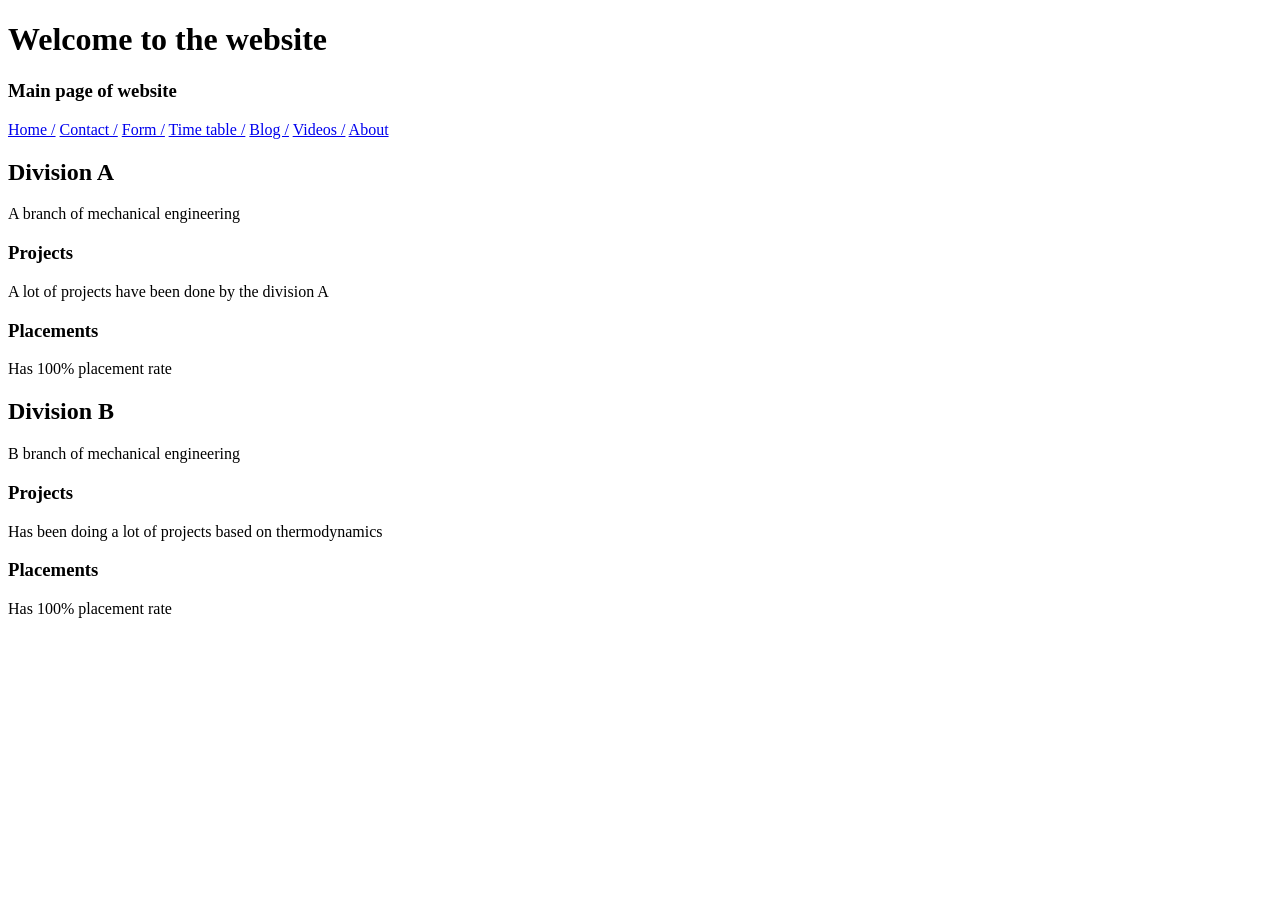
==== index.html @ da5e34d4 "Add files via upload" ====
<!DOCTYPE html>
<html lang="en">

<head>
    <meta charset="UTF-8">
    <meta name="viewport" content="width=device-width, initial-scale=1.0">
    <title>Department</title>
</head>

<body>
    <header>
        <h1>Welcome to the website</h1>
        <p>
        <h3>Main page of website</h3>
        </p>
    </header>
    <nav>
        <a href="home.html" target="_self"> Home /</a>
        <a href="contact.html" target="_blank"> Contact /</a>
        <a href="form.html" target="_blank"> Form /</a>
        <a href="/Day01/index.html" target="_blank"> Time table /</a>
        <a href="blog.html" target="_blank"> Blog /</a>
        <a href="https://youtube.com" target="_blank">Videos /</a>
        <a href="about.html" target="_blank"> About </a>
    </nav>
    <section>
        <h2>Division A</h2>
        <p> A branch of mechanical engineering</p>
        <article>
            <h3>Projects</h3>
            <p> A lot of projects have been done by the division A</p>
            <h3>Placements</h3>
            <P>Has 100% placement rate</P>
        </article>

    </section>
    <section>
        <h2>Division B</h2>
        <p>B branch of mechanical engineering</p>
        <article>
            <h3>Projects</h3>
            <p>Has been doing a lot of projects based on thermodynamics </p>
            <h3>Placements</h3>
            <P>Has 100% placement rate</P>
        </article>
    </section>

</body>

</html>
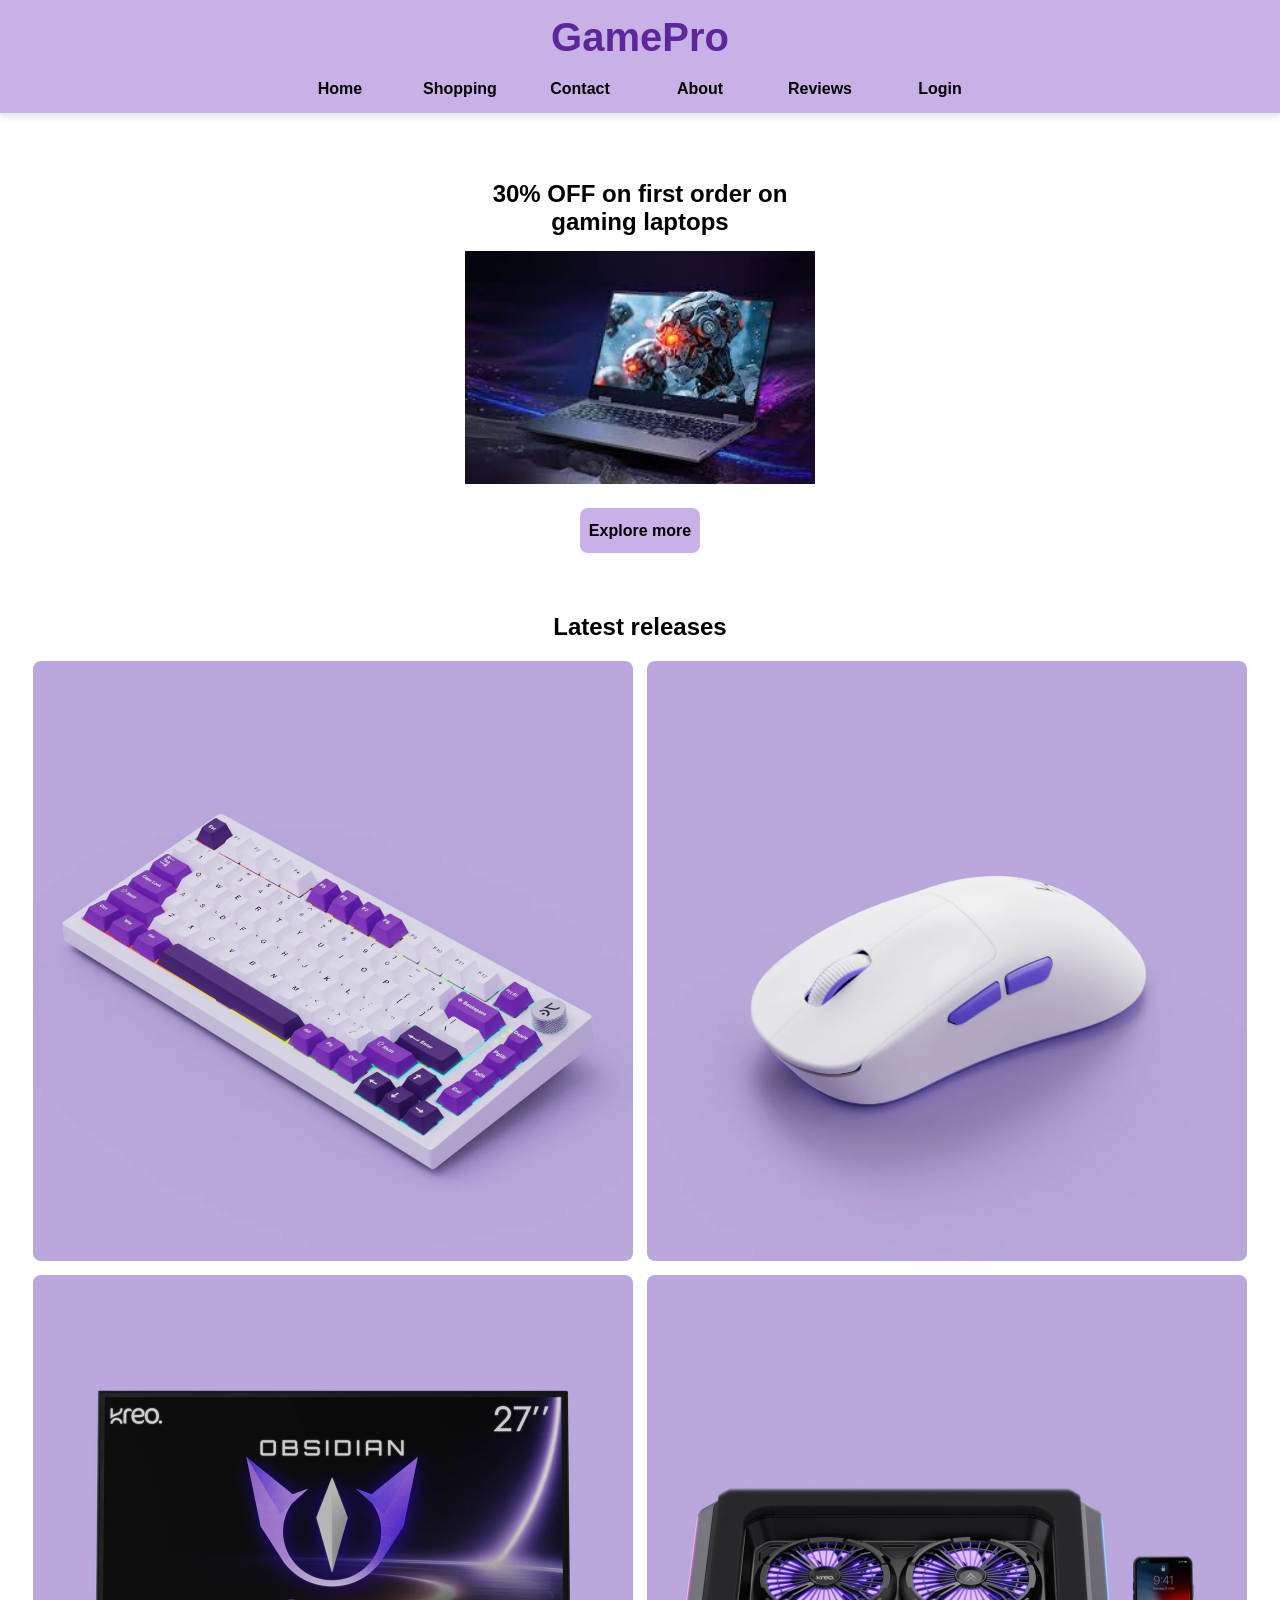
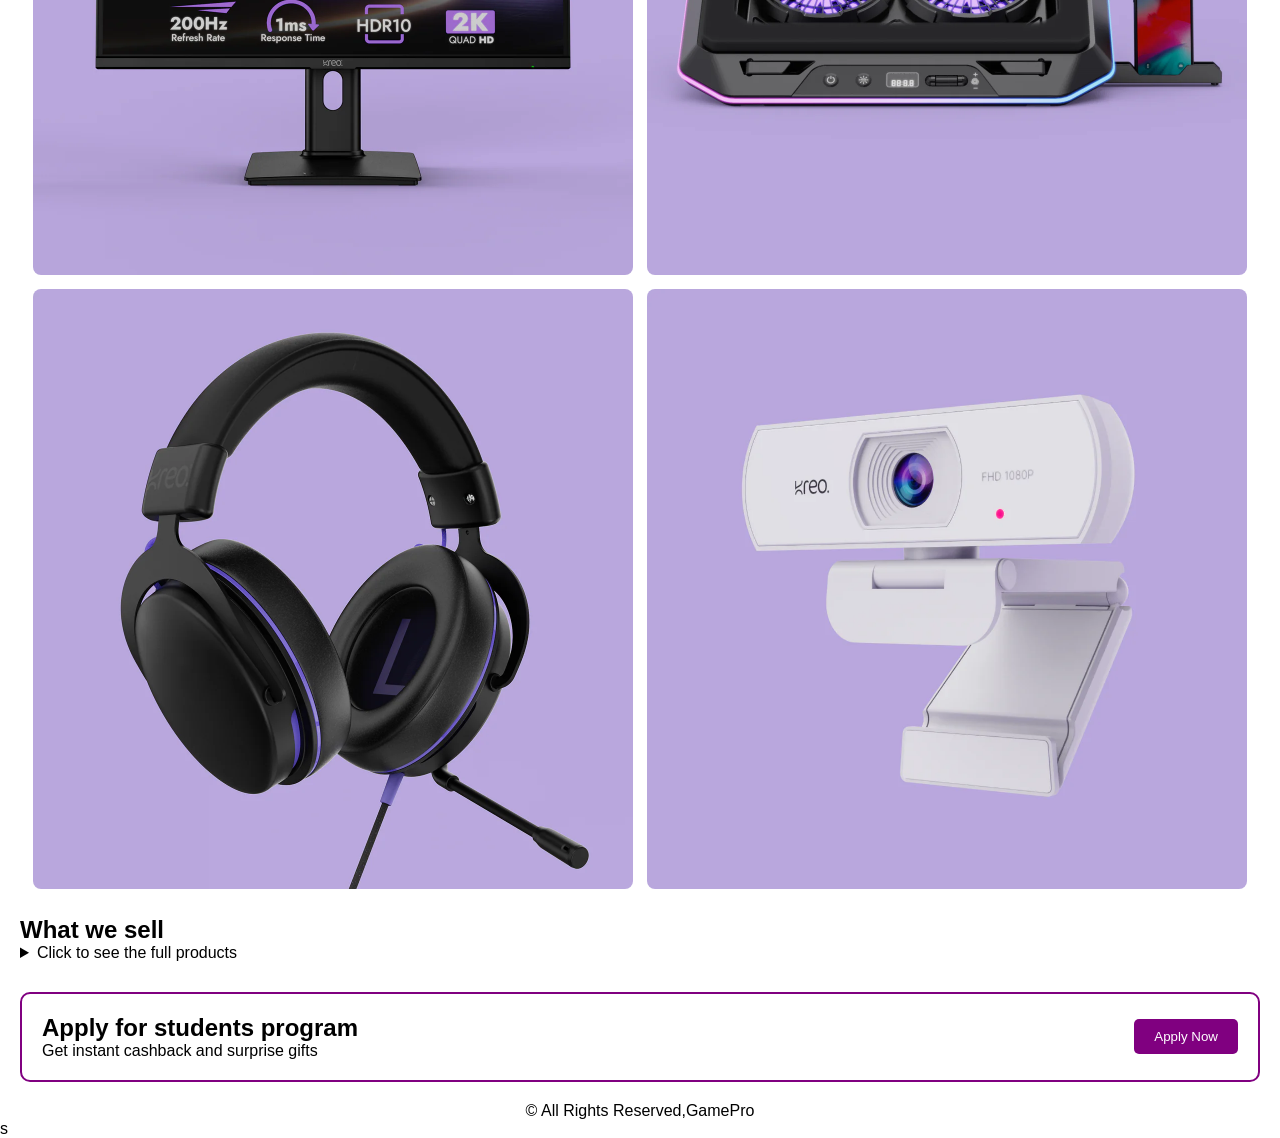
==== commit 0e0dcf40: "Add files via upload" ====
--- a/index.html
+++ b/index.html
@@ -2,49 +2,97 @@
 <html lang="en">
 
 <head>
+    <link rel="stylesheet" href="lap.css">
     <meta charset="UTF-8">
     <meta name="viewport" content="width=device-width, initial-scale=1.0">
-    <title>Department</title>
+    <title>Gamepro</title>
 </head>
 
 <body>
-    <header>
-        <h1>Welcome to the website</h1>
-        <p>
-        <h3>Main page of website</h3>
-        </p>
+
+
+    <header class="main-header">
+        <div class="head">
+            <h1>GamePro</h1>
+        </div>
+        <nav class="bar">
+            <a href="project.html" target="_parent">Home</a>
+            <a href="https://kreo-tech.com/" target="_blank">Shopping</a>
+            <a href="contact.html" target="_blank">Contact</a>
+            <a href="about.html" target="_blank">About</a>
+            <a href="review.html" target="_blank">Reviews</a>
+            <a href="form.html" target="_blank">Login</a>
+        </nav>
     </header>
-    <nav>
-        <a href="home.html" target="_self"> Home /</a>
-        <a href="contact.html" target="_blank"> Contact /</a>
-        <a href="form.html" target="_blank"> Form /</a>
-        <a href="/Day01/index.html" target="_blank"> Time table /</a>
-        <a href="blog.html" target="_blank"> Blog /</a>
-        <a href="https://youtube.com" target="_blank">Videos /</a>
-        <a href="about.html" target="_blank"> About </a>
-    </nav>
-    <section>
-        <h2>Division A</h2>
-        <p> A branch of mechanical engineering</p>
-        <article>
-            <h3>Projects</h3>
-            <p> A lot of projects have been done by the division A</p>
-            <h3>Placements</h3>
-            <P>Has 100% placement rate</P>
-        </article>
 
-    </section>
-    <section>
-        <h2>Division B</h2>
-        <p>B branch of mechanical engineering</p>
-        <article>
-            <h3>Projects</h3>
-            <p>Has been doing a lot of projects based on thermodynamics </p>
-            <h3>Placements</h3>
-            <P>Has 100% placement rate</P>
-        </article>
-    </section>
+
+    <main class="content-wrapper">
+
+        <div class="main-hero">
+            <div class="child">
+                <h2>30% OFF on first order on <br> gaming laptops</h2>
+            </div>
+            <div class="badge">
+                <img src="download.jpeg" alt="lap" width="350">
+            </div>
+            <div class="link">
+                <a href="https://kreo-tech.com/collections/shark-sale" target="_blank">Explore more</a>
+            </div>
+        </div>
+
+        <div class="releases-section">
+            <div class="latest">
+                <h2>Latest releases</h2>
+            </div>
+            <div class="all">
+                <nav>
+                    <a href="https://kreo-tech.com/search?options%5Bprefix%5D=last&q=keyboard" target="_blank"><img
+                            src="key.webp" alt="key" width="600"></a>
+                    <a href="https://kreo-tech.com/search?options%5Bprefix%5D=last&q=mouse" target="_blank"><img
+                            src="mou.webp" alt="mouse" width="600"></a>
+                    <a href="https://kreo-tech.com/search?options%5Bprefix%5D=last&q=monitors" target="_blank"><img
+                            src="mon.webp" alt="monitor" width="600"></a>
+                    <a href="https://kreo-tech.com/search?options%5Bprefix%5D=last&q=cooler" target="_blank"><img
+                            src="cool.webp" alt="cooler" width="600"></a>
+                    <a href="https://kreo-tech.com/search?options%5Bprefix%5D=last&q=headphones" target="_blank"><img
+                            src="head.webp" alt="headphones" width="600"></a>
+                    <a href="https://kreo-tech.com/search?options%5Bprefix%5D=last&q=accessories" target="_blank"><img
+                            src="pad.webp" alt="accessories" width="600"></a>
+                </nav>
+            </div>
+        </div>
+        <br>
+
+        <div class="inventory-section">
+            <h2>What we sell</h2>
+            <details>
+                <summary>Click to see the full products</summary>
+                <ul>
+                    <li><a href="https://kreo-tech.com/collections/controllers">Controllers</a></li>
+                    <li><a href="https://kreo-tech.com/search?options%5Bprefix%5D=last&q=monitors">Monitors</a></li>
+                    <li><a href="https://kreo-tech.com/search?options%5Bprefix%5D=last&q=chairs">Gaming Chairs</a></li>
+                    <li><a href="https://kreo-tech.com/search?options%5Bprefix%5D=last&q=mic">Mics</a></li>
+                </ul>
+            </details>
+        </div>
+
+        <div class="student">
+            <div>
+                <h2>Apply for students program</h2>
+                <p>Get instant cashback and surprise gifts</p>
+            </div>
+            <div>
+                <a href="student.html" target="_blank"><button type="button">Apply Now</button></a>
+            </div>
+        </div>
+
+    </main>
+    <footer>
+        <div class="foot">
+            <p>&copy; All Rights Reserved,GamePro</p>
+        </div>
+    </footer>
 
 </body>
 
-</html>+</html>s
--- a/lap.css
+++ b/lap.css
@@ -0,0 +1,167 @@
+* {
+    box-sizing: border-box;
+    margin: 0;
+    padding: 0;
+}
+
+body {
+    font-family: sans-serif;
+}
+
+
+.main-header {
+    position: fixed;
+    top: 0;
+    left: 0;
+    width: 100%;
+    z-index: 1000;
+    background-color: rgb(200, 177, 230);
+    box-shadow: 0 4px 6px rgba(0, 0, 0, 0.1);
+}
+
+.head {
+    text-align: center;
+    padding: 15px 0 5px 0;
+    color: rgb(94, 38, 155);
+}
+
+.head h1 {
+    font-size: 2.5rem;
+}
+
+.bar {
+    display: flex;
+    justify-content: center;
+    gap: 20px;
+    padding: 15px 0;
+}
+
+.bar a {
+    display: inline-block;
+    width: 100px;
+    color: black;
+    text-decoration: none;
+    text-align: center;
+    font-weight: bold;
+}
+
+
+.content-wrapper {
+    margin-top: 160px;
+
+    padding: 20px;
+}
+
+
+.main-hero {
+    position: relative;
+    width: 100%;
+    min-height: 250px;
+    margin-bottom: 60px;
+    display: flex;
+    flex-direction: column;
+    align-items: center;
+    text-align: center;
+}
+
+.child h2 {
+    margin-bottom: 15px;
+}
+
+.badge {
+    top: 200px;
+    right: 200px;
+    margin-bottom: 20px;
+
+}
+
+.link a {
+    display: inline-block;
+    border-radius: 8px;
+    width: 120px;
+    height: 45px;
+    line-height: 45px;
+    background: rgb(200, 177, 230);
+    color: black;
+    text-decoration: none;
+    font-weight: bold;
+}
+
+
+.all {
+    text-align: center;
+    margin-top: 15px;
+}
+
+.all img {
+    margin: 5px;
+    border-radius: 8px;
+}
+
+.student {
+    border: 2px solid purple;
+    border-radius: 10px;
+    padding: 20px;
+    margin-top: 30px;
+    display: flex;
+    justify-content: space-between;
+    align-items: center;
+}
+
+.student button {
+    padding: 10px 20px;
+    background-color: purple;
+    color: white;
+    border: none;
+    border-radius: 5px;
+    cursor: pointer;
+}
+
+.latest {
+    text-align: center;
+}
+
+.form {
+    margin: 20px;
+}
+
+
+
+.hide {
+    width: 800px;
+    height: 100px;
+    visibility: hidden;
+}
+
+.cont {
+    text-align: center;
+}
+
+
+.contact {
+
+    border: 2px solid purple;
+    border-radius: 10px;
+    padding: 20px;
+    margin-top: 30px;
+    display: flex;
+    justify-content: space-between;
+    align-items: center;
+}
+
+.about {
+    text-align: center;
+}
+
+.create {
+    text-align: center;
+}
+
+.foot {
+    text-align: center;
+
+}
+
+.container {
+    text-align: center;
+}
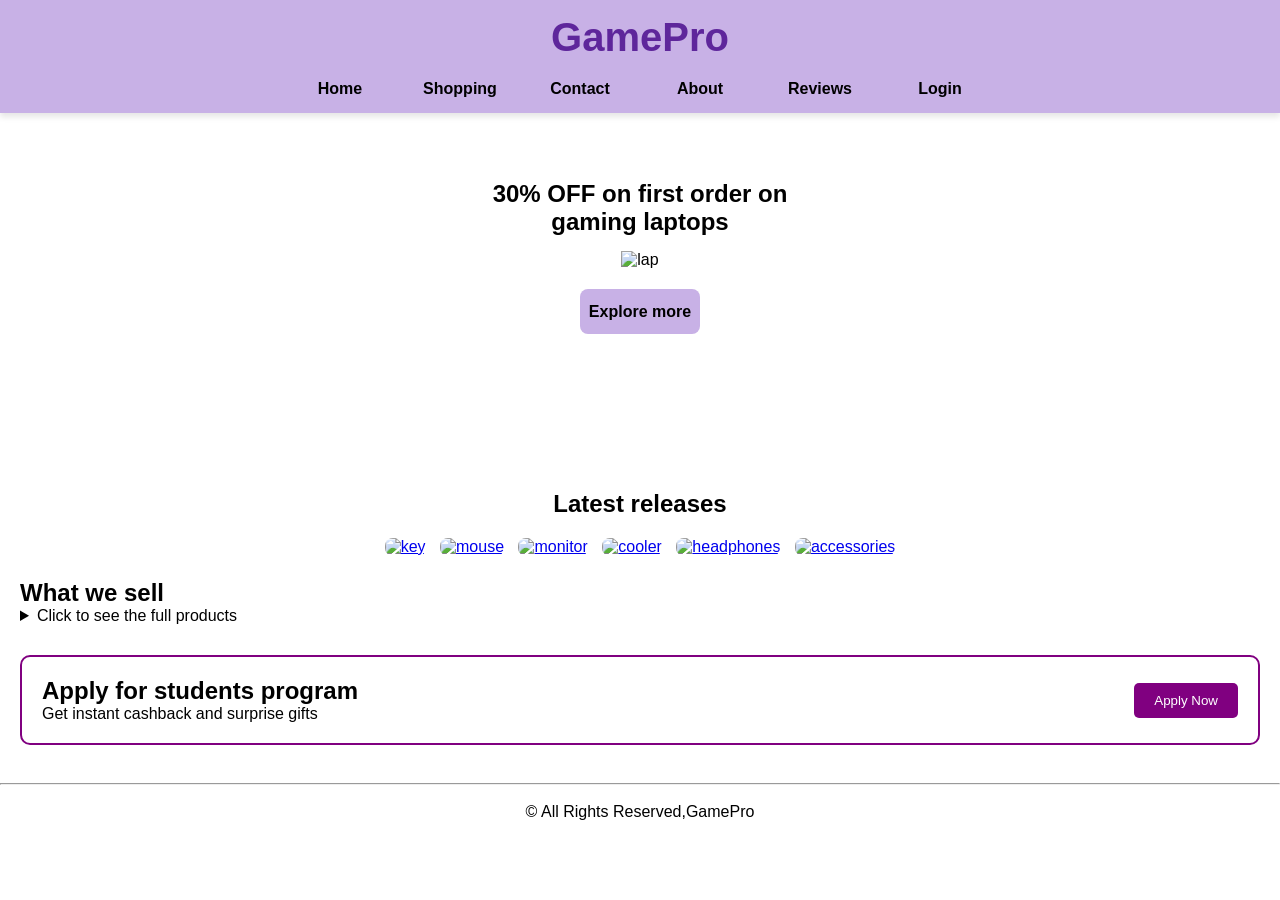
==== commit b1dc4bf5: "Update index.html" ====
--- a/index.html
+++ b/index.html
@@ -16,12 +16,12 @@
             <h1>GamePro</h1>
         </div>
         <nav class="bar">
-            <a href="project.html" target="_parent">Home</a>
+            <a href="/Day03/project.html" target="_parent">Home</a>
             <a href="https://kreo-tech.com/" target="_blank">Shopping</a>
-            <a href="contact.html" target="_blank">Contact</a>
-            <a href="about.html" target="_blank">About</a>
-            <a href="review.html" target="_blank">Reviews</a>
-            <a href="form.html" target="_blank">Login</a>
+            <a href="/Day02/contact.html" target="_blank">Contact</a>
+            <a href="/Day02/about.html" target="_blank">About</a>
+            <a href="/Day03/review.html" target="_blank">Reviews</a>
+            <a href="/Day02/form.html" target="_blank">Login</a>
         </nav>
     </header>
 
@@ -33,7 +33,7 @@
                 <h2>30% OFF on first order on <br> gaming laptops</h2>
             </div>
             <div class="badge">
-                <img src="download.jpeg" alt="lap" width="350">
+                <img src="/Day03/video/download.jpeg" alt="lap" width="350">
             </div>
             <div class="link">
                 <a href="https://kreo-tech.com/collections/shark-sale" target="_blank">Explore more</a>
@@ -47,17 +47,17 @@
             <div class="all">
                 <nav>
                     <a href="https://kreo-tech.com/search?options%5Bprefix%5D=last&q=keyboard" target="_blank"><img
-                            src="key.webp" alt="key" width="600"></a>
+                            src="/Day03/video/key.webp" alt="key" width="600"></a>
                     <a href="https://kreo-tech.com/search?options%5Bprefix%5D=last&q=mouse" target="_blank"><img
-                            src="mou.webp" alt="mouse" width="600"></a>
+                            src="/Day03/video/mou.webp" alt="mouse" width="600"></a>
                     <a href="https://kreo-tech.com/search?options%5Bprefix%5D=last&q=monitors" target="_blank"><img
-                            src="mon.webp" alt="monitor" width="600"></a>
+                            src="/Day03/video/mon.webp" alt="monitor" width="600"></a>
                     <a href="https://kreo-tech.com/search?options%5Bprefix%5D=last&q=cooler" target="_blank"><img
-                            src="cool.webp" alt="cooler" width="600"></a>
+                            src="/Day03/video/cool.webp" alt="cooler" width="600"></a>
                     <a href="https://kreo-tech.com/search?options%5Bprefix%5D=last&q=headphones" target="_blank"><img
-                            src="head.webp" alt="headphones" width="600"></a>
+                            src="/Day03/video/head.webp" alt="headphones" width="600"></a>
                     <a href="https://kreo-tech.com/search?options%5Bprefix%5D=last&q=accessories" target="_blank"><img
-                            src="pad.webp" alt="accessories" width="600"></a>
+                            src="/Day03/video/pad.webp" alt="accessories" width="600"></a>
                 </nav>
             </div>
         </div>
@@ -82,17 +82,20 @@
                 <p>Get instant cashback and surprise gifts</p>
             </div>
             <div>
-                <a href="student.html" target="_blank"><button type="button">Apply Now</button></a>
+                <a href="/Day03/student.html" target="_blank"><button type="button">Apply Now</button></a>
             </div>
         </div>
 
     </main>
+    <br>
+    <hr><br>
+
     <footer>
         <div class="foot">
             <p>&copy; All Rights Reserved,GamePro</p>
         </div>
-    </footer>
+    </footer><br>
 
 </body>
 
-</html>s+</html>
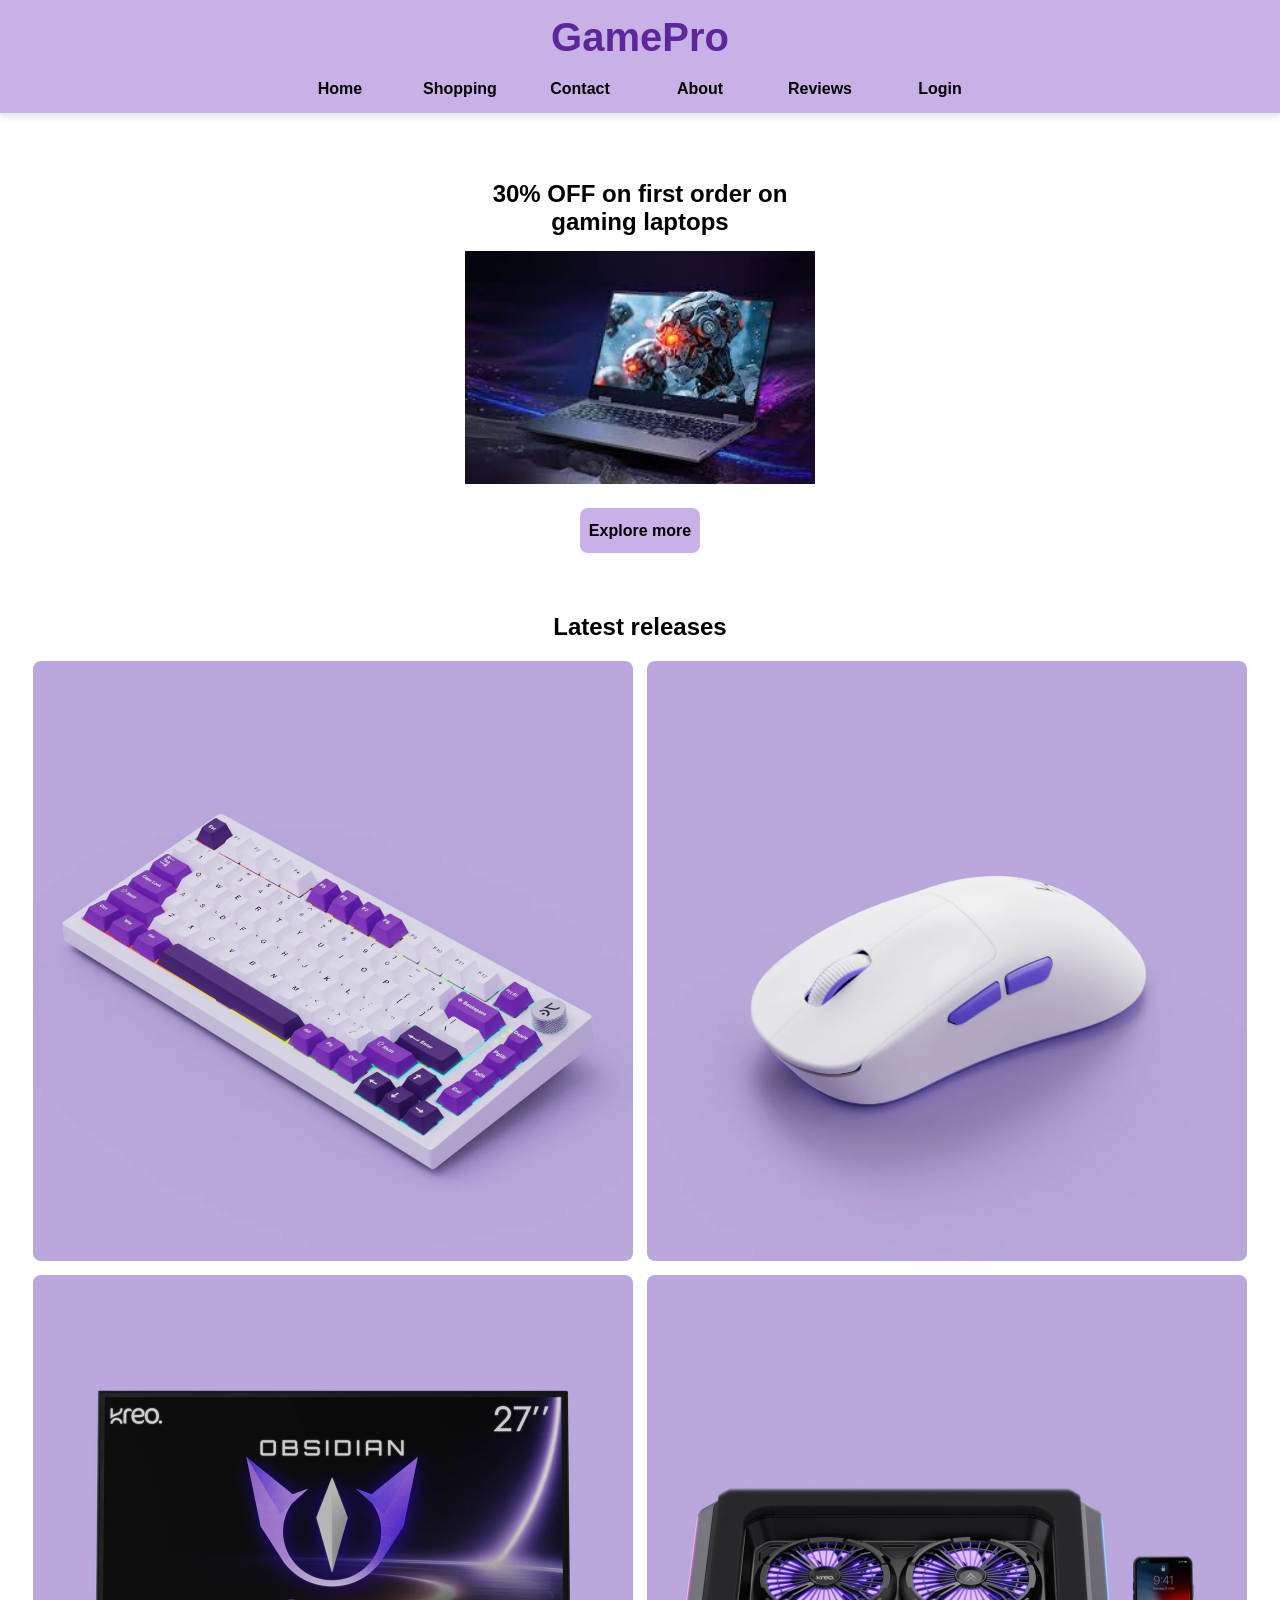
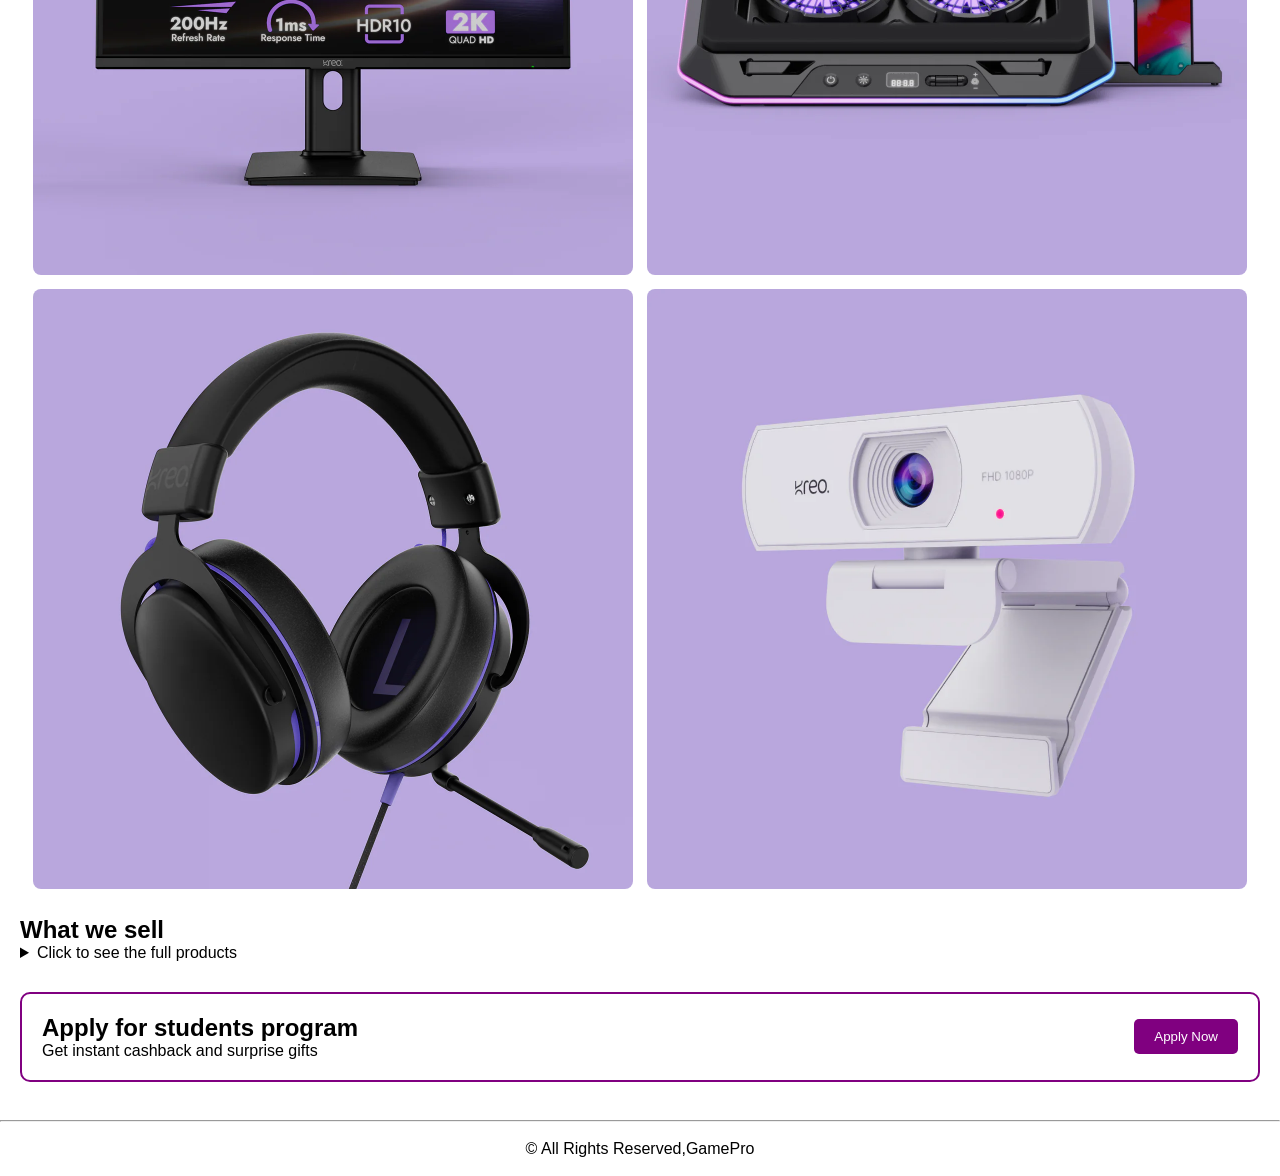
==== commit f233bb69: "Update index.html" ====
--- a/index.html
+++ b/index.html
@@ -16,12 +16,12 @@
             <h1>GamePro</h1>
         </div>
         <nav class="bar">
-            <a href="/Day03/project.html" target="_parent">Home</a>
+            <a href="project.html" target="_parent">Home</a>
             <a href="https://kreo-tech.com/" target="_blank">Shopping</a>
-            <a href="/Day02/contact.html" target="_blank">Contact</a>
-            <a href="/Day02/about.html" target="_blank">About</a>
-            <a href="/Day03/review.html" target="_blank">Reviews</a>
-            <a href="/Day02/form.html" target="_blank">Login</a>
+            <a href="contact.html" target="_blank">Contact</a>
+            <a href="about.html" target="_blank">About</a>
+            <a href="review.html" target="_blank">Reviews</a>
+            <a href="form.html" target="_blank">Login</a>
         </nav>
     </header>
 
@@ -33,7 +33,7 @@
                 <h2>30% OFF on first order on <br> gaming laptops</h2>
             </div>
             <div class="badge">
-                <img src="/Day03/video/download.jpeg" alt="lap" width="350">
+                <img src="download.jpeg" alt="lap" width="350">
             </div>
             <div class="link">
                 <a href="https://kreo-tech.com/collections/shark-sale" target="_blank">Explore more</a>
@@ -47,17 +47,17 @@
             <div class="all">
                 <nav>
                     <a href="https://kreo-tech.com/search?options%5Bprefix%5D=last&q=keyboard" target="_blank"><img
-                            src="/Day03/video/key.webp" alt="key" width="600"></a>
+                            src="key.webp" alt="key" width="600"></a>
                     <a href="https://kreo-tech.com/search?options%5Bprefix%5D=last&q=mouse" target="_blank"><img
-                            src="/Day03/video/mou.webp" alt="mouse" width="600"></a>
+                            src="mou.webp" alt="mouse" width="600"></a>
                     <a href="https://kreo-tech.com/search?options%5Bprefix%5D=last&q=monitors" target="_blank"><img
-                            src="/Day03/video/mon.webp" alt="monitor" width="600"></a>
+                            src="mon.webp" alt="monitor" width="600"></a>
                     <a href="https://kreo-tech.com/search?options%5Bprefix%5D=last&q=cooler" target="_blank"><img
-                            src="/Day03/video/cool.webp" alt="cooler" width="600"></a>
+                            src="cool.webp" alt="cooler" width="600"></a>
                     <a href="https://kreo-tech.com/search?options%5Bprefix%5D=last&q=headphones" target="_blank"><img
-                            src="/Day03/video/head.webp" alt="headphones" width="600"></a>
+                            src="head.webp" alt="headphones" width="600"></a>
                     <a href="https://kreo-tech.com/search?options%5Bprefix%5D=last&q=accessories" target="_blank"><img
-                            src="/Day03/video/pad.webp" alt="accessories" width="600"></a>
+                            src="pad.webp" alt="accessories" width="600"></a>
                 </nav>
             </div>
         </div>
@@ -82,7 +82,7 @@
                 <p>Get instant cashback and surprise gifts</p>
             </div>
             <div>
-                <a href="/Day03/student.html" target="_blank"><button type="button">Apply Now</button></a>
+                <a href="student.html" target="_blank"><button type="button">Apply Now</button></a>
             </div>
         </div>
 
